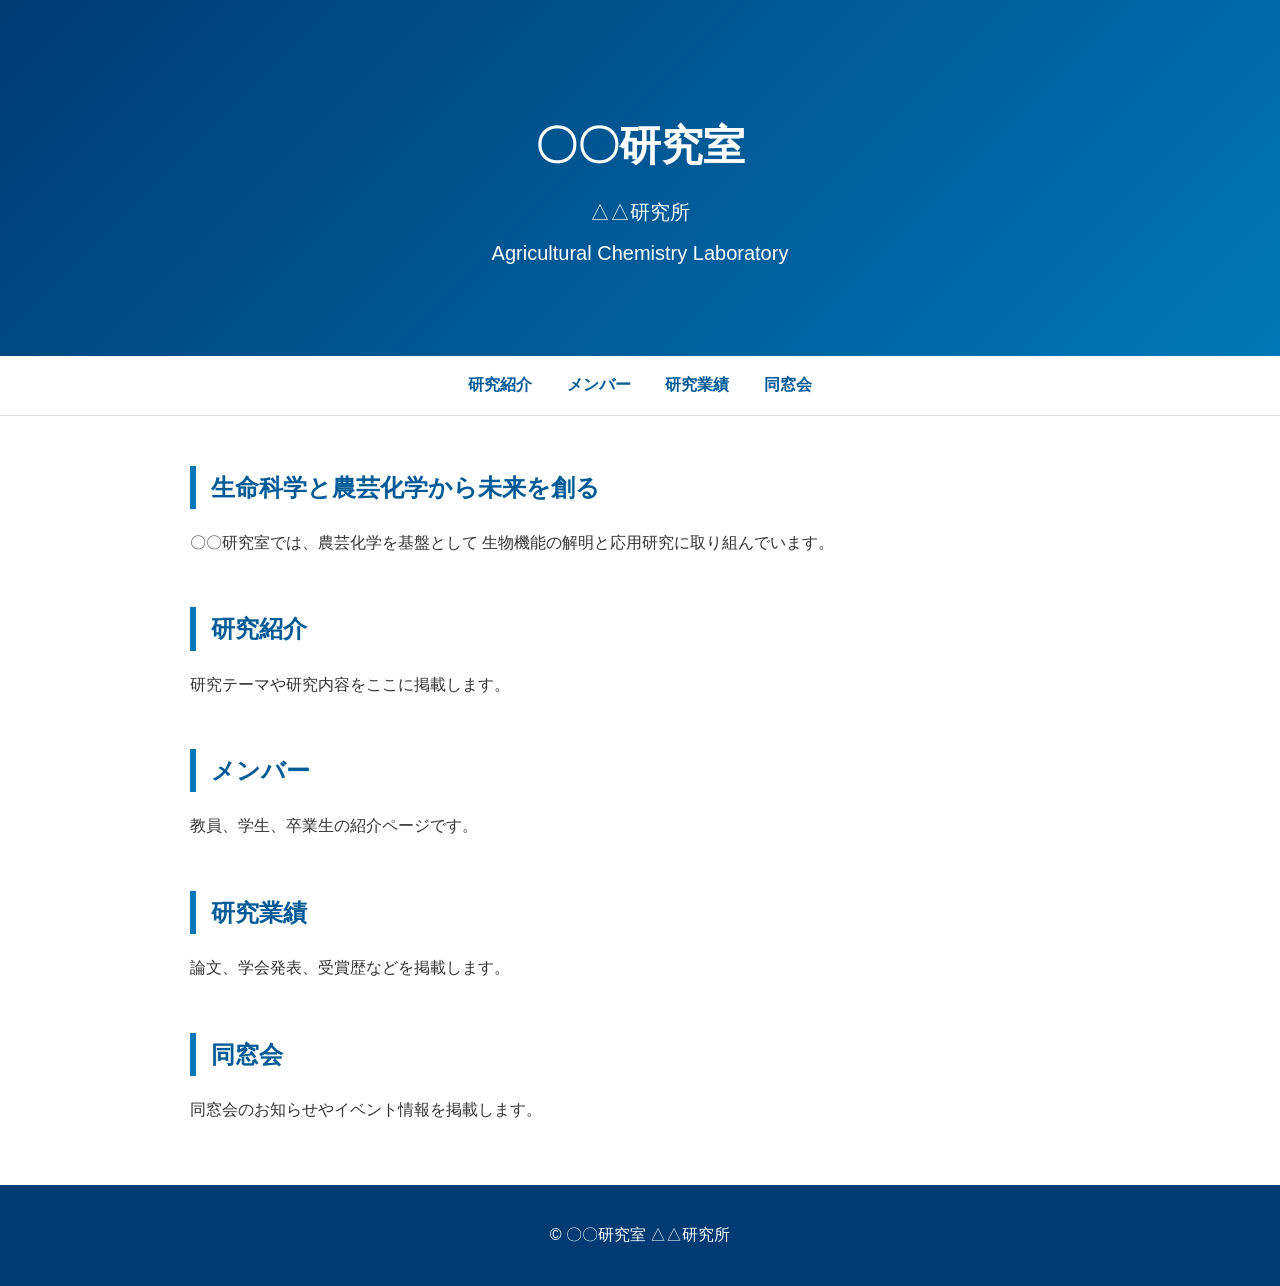
==== index.html @ 58ba4878 "Update index.html" ====
<!DOCTYPE html>
<html lang="ja">
<head>
    <meta charset="UTF-8">
    <meta name="viewport" content="width=device-width, initial-scale=1.0">
    <title>長田研究室 | 微生物化学研究所</title>
    <link rel="stylesheet" href="style.css">
</head>

<body>

<header>
    <h1>〇〇研究室</h1>
    <p>△△研究所</p>
    <p>Agricultural Chemistry Laboratory</p>
</header>

<nav>
    <a href="#research">研究紹介</a>
    <a href="#members">メンバー</a>
    <a href="#publications">研究業績</a>
    <a href="#alumni">同窓会</a>
</nav>

<section>
    <h2>生命科学と農芸化学から未来を創る</h2>
    <p>
        〇〇研究室では、農芸化学を基盤として
        生物機能の解明と応用研究に取り組んでいます。
    </p>
</section>

<section id="research">
    <h2>研究紹介</h2>
    <p>
        研究テーマや研究内容をここに掲載します。
    </p>
</section>

<section id="members">
    <h2>メンバー</h2>
    <p>
        教員、学生、卒業生の紹介ページです。
    </p>
</section>

<section id="publications">
    <h2>研究業績</h2>
    <p>
        論文、学会発表、受賞歴などを掲載します。
    </p>
</section>

<section id="alumni">
    <h2>同窓会</h2>
    <p>
        同窓会のお知らせやイベント情報を掲載します。
    </p>
</section>

<footer>
    <p>
        © 〇〇研究室 △△研究所
    </p>
</footer>

</body>
</html>
---- style.css ----
/* 研究室ホームページ デザイン */

body {
    margin: 0;
    font-family: "Helvetica Neue", Arial, sans-serif;
    color: #333;
    line-height: 1.8;
}

header {
    background: linear-gradient(135deg, #003b73, #0077b6);
    color: white;
    text-align: center;
    padding: 80px 20px;
}

header h1 {
    font-size: 42px;
    margin-bottom: 10px;
}

header p {
    font-size: 20px;
    margin: 5px;
}

nav {
    background: #ffffff;
    text-align: center;
    padding: 15px;
    border-bottom: 1px solid #ddd;
}

nav a {
    color: #005b96;
    text-decoration: none;
    margin: 0 15px;
    font-weight: bold;
}

nav a:hover {
    color: #0077b6;
}

section {
    max-width: 900px;
    margin: 50px auto;
    padding: 0 25px;
}

h2 {
    color: #005b96;
    border-left: 6px solid #0077b6;
    padding-left: 15px;
}

footer {
    background: #003b73;
    color: white;
    text-align: center;
    padding: 20px;
    margin-top: 60px;
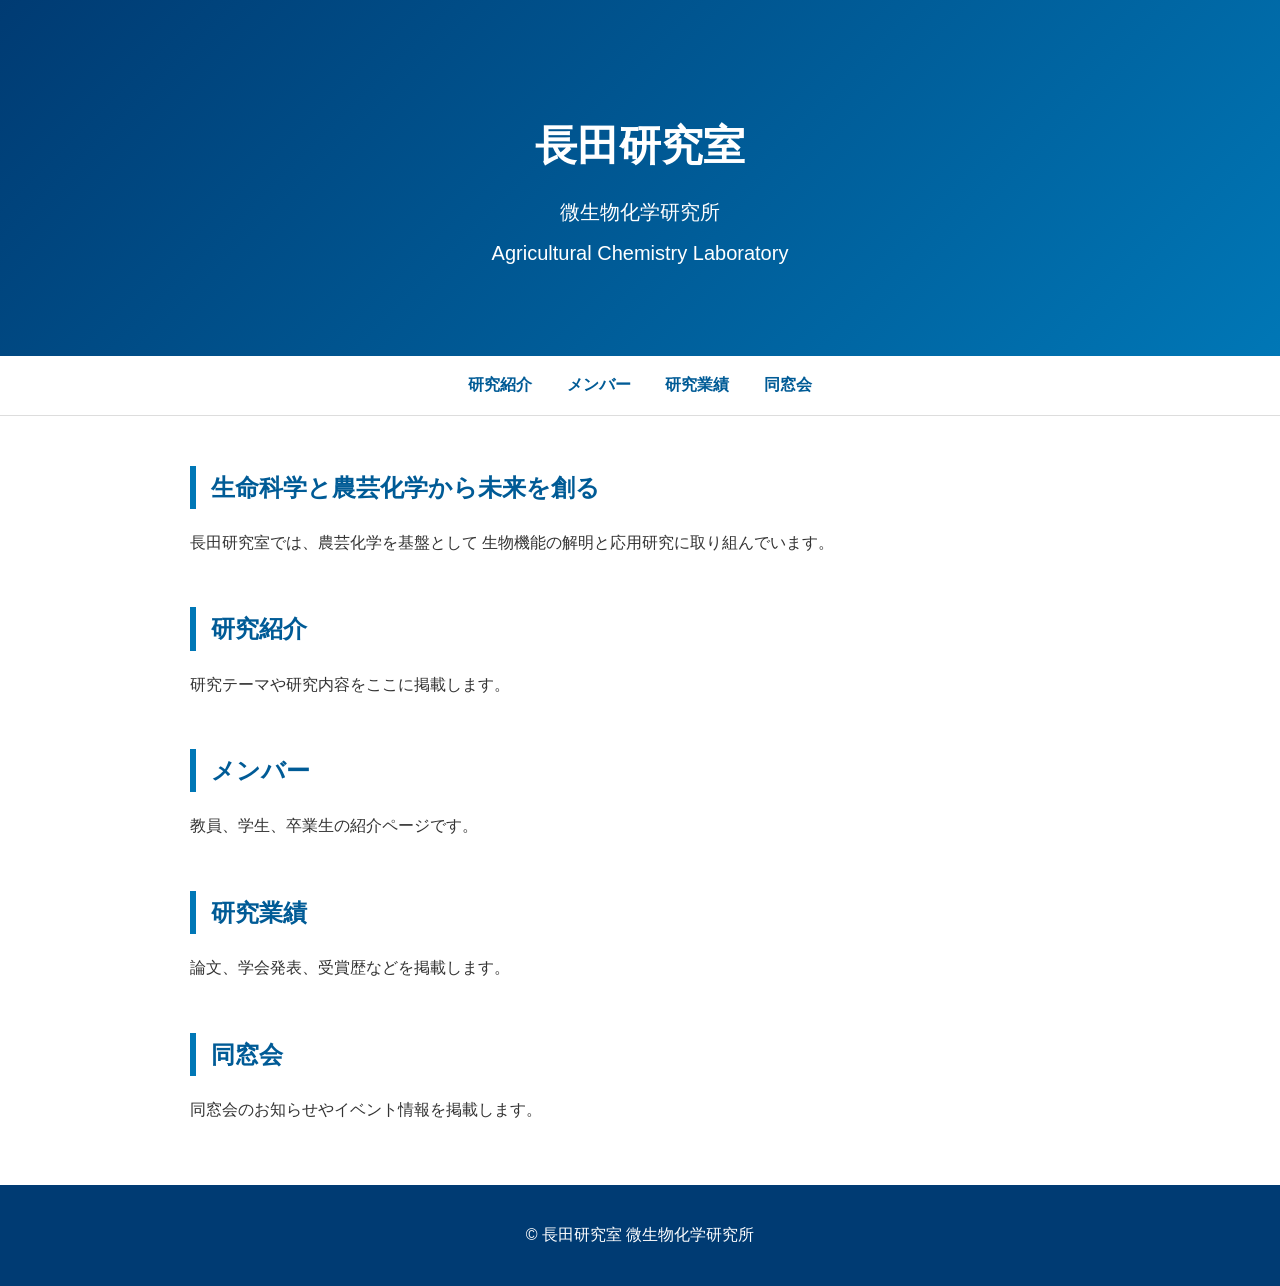
==== commit 723a76f6: "Update index.html" ====
--- a/index.html
+++ b/index.html
@@ -10,8 +10,8 @@
 <body>
 
 <header>
-    <h1>〇〇研究室</h1>
-    <p>△△研究所</p>
+    <h1>長田研究室</h1>
+    <p>微生物化学研究所</p>
     <p>Agricultural Chemistry Laboratory</p>
 </header>
 
@@ -25,7 +25,7 @@
 <section>
     <h2>生命科学と農芸化学から未来を創る</h2>
     <p>
-        〇〇研究室では、農芸化学を基盤として
+        長田研究室では、農芸化学を基盤として
         生物機能の解明と応用研究に取り組んでいます。
     </p>
 </section>
@@ -60,7 +60,7 @@
 
 <footer>
     <p>
-        © 〇〇研究室 △△研究所
+        © 長田研究室 微生物化学研究所
     </p>
 </footer>
 
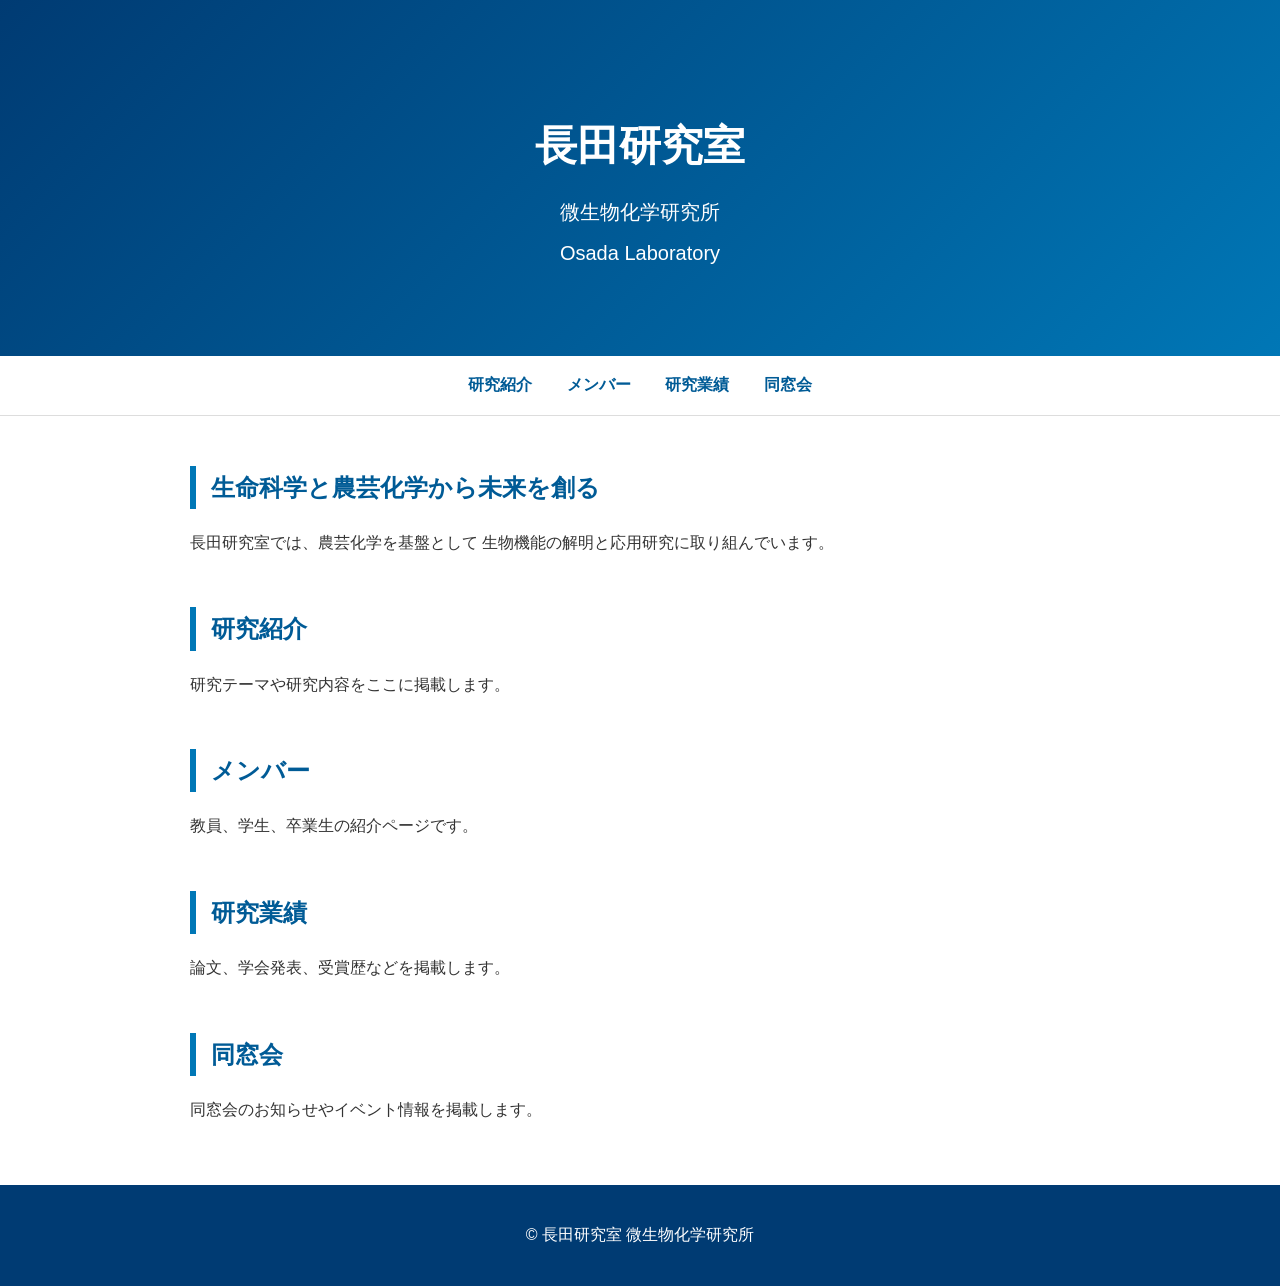
==== commit a8604359: "Update index.html" ====
--- a/index.html
+++ b/index.html
@@ -12,7 +12,7 @@
 <header>
     <h1>長田研究室</h1>
     <p>微生物化学研究所</p>
-    <p>Agricultural Chemistry Laboratory</p>
+    <p>Osada Laboratory</p>
 </header>
 
 <nav>
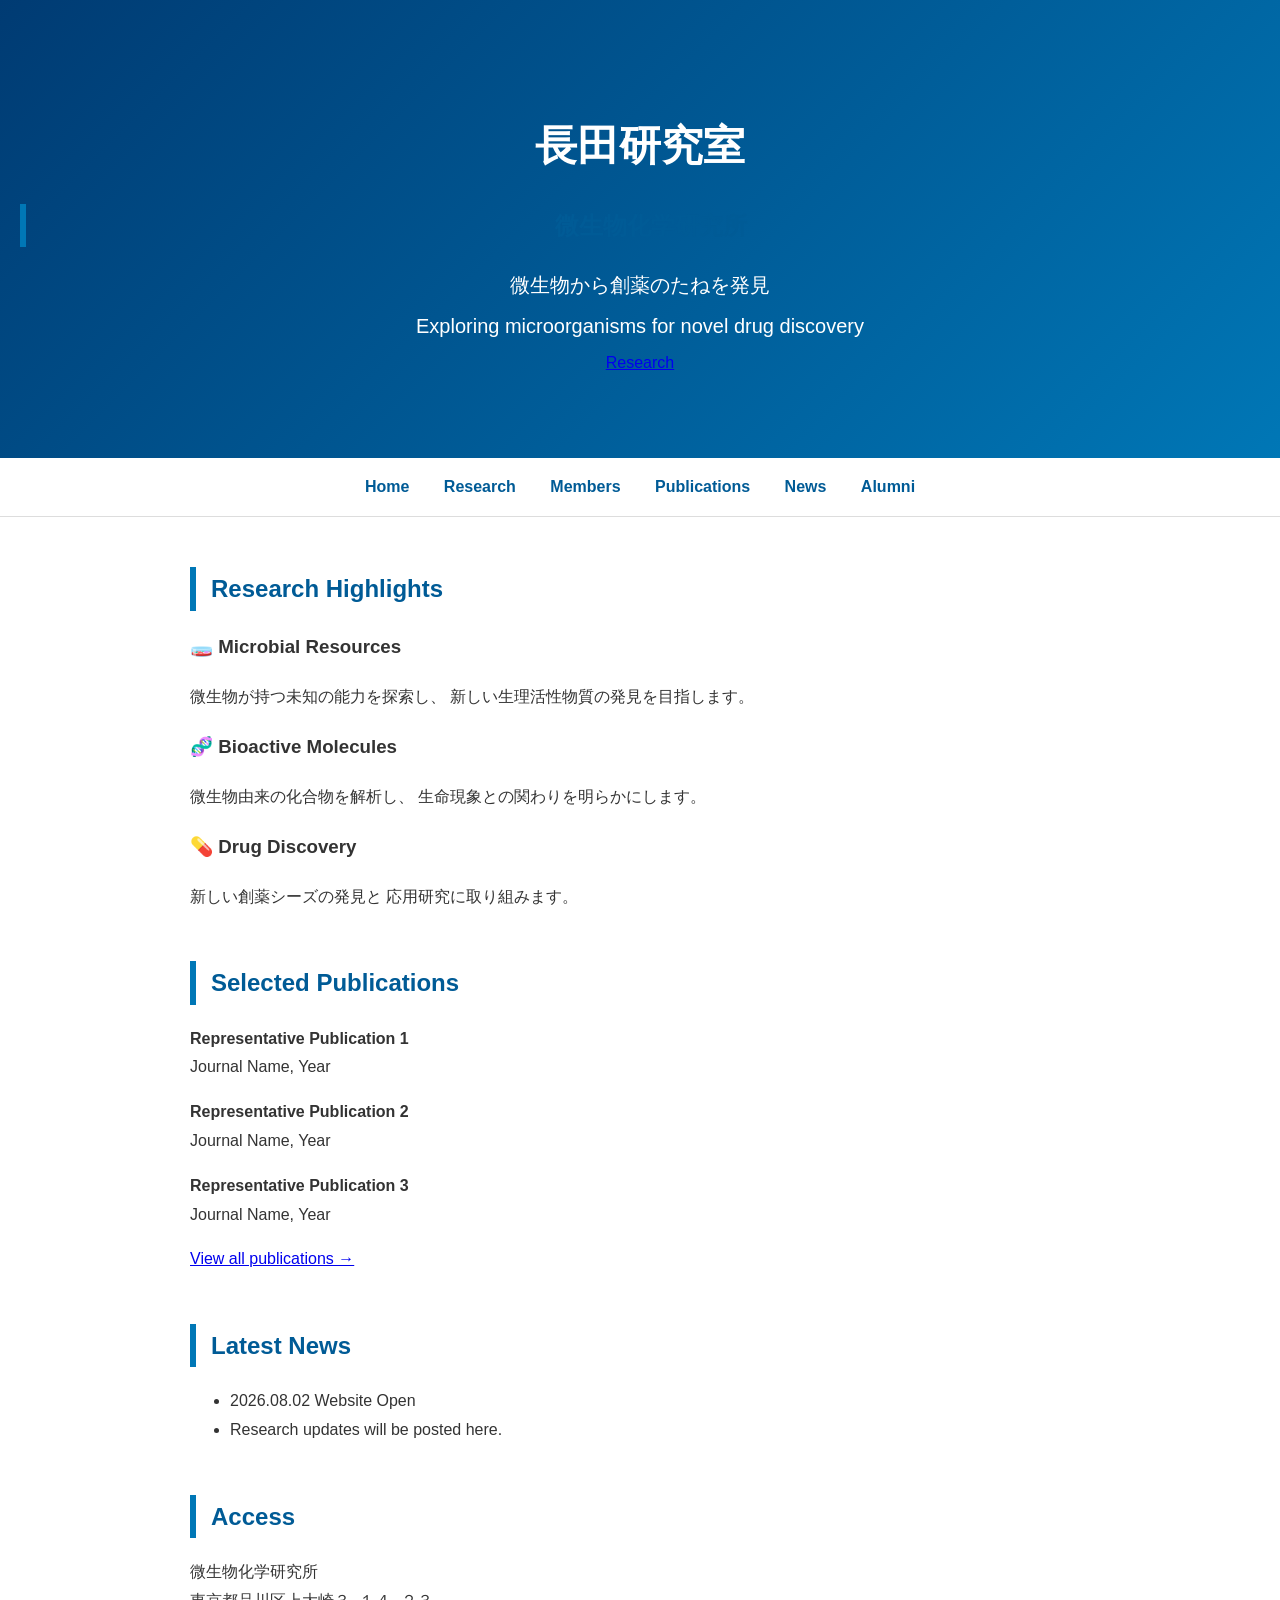
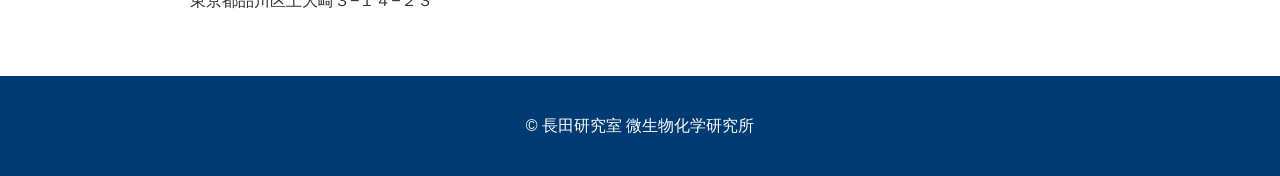
==== commit 9af23a4c: "Update index.html" ====
--- a/index.html
+++ b/index.html
@@ -1,68 +1,195 @@
 <!DOCTYPE html>
 <html lang="ja">
+
 <head>
     <meta charset="UTF-8">
     <meta name="viewport" content="width=device-width, initial-scale=1.0">
+
     <title>長田研究室 | 微生物化学研究所</title>
+
     <link rel="stylesheet" href="style.css">
 </head>
 
+
 <body>
 
-<header>
-    <h1>長田研究室</h1>
-    <p>微生物化学研究所</p>
-    <p>Osada Laboratory</p>
+<header class="hero">
+
+    <div class="hero-content">
+
+        <h1>長田研究室</h1>
+
+        <h2>微生物化学研究所</h2>
+
+        <p class="catchphrase">
+            微生物から創薬のたねを発見
+        </p>
+
+        <p class="english">
+            Exploring microorganisms for novel drug discovery
+        </p>
+
+        <a href="#research" class="button">
+            Research
+        </a>
+
+    </div>
+
 </header>
 
+
+
 <nav>
-    <a href="#research">研究紹介</a>
-    <a href="#members">メンバー</a>
-    <a href="#publications">研究業績</a>
-    <a href="#alumni">同窓会</a>
+
+    <a href="index.html">Home</a>
+    <a href="research.html">Research</a>
+    <a href="members.html">Members</a>
+    <a href="publications.html">Publications</a>
+    <a href="news.html">News</a>
+    <a href="alumni.html">Alumni</a>
+
 </nav>
 
-<section>
-    <h2>生命科学と農芸化学から未来を創る</h2>
-    <p>
-        長田研究室では、農芸化学を基盤として
-        生物機能の解明と応用研究に取り組んでいます。
-    </p>
+
+
+<section id="research">
+
+<h2>Research Highlights</h2>
+
+
+<div class="cards">
+
+
+<div class="card">
+
+<h3>🧫 Microbial Resources</h3>
+
+<p>
+微生物が持つ未知の能力を探索し、
+新しい生理活性物質の発見を目指します。
+</p>
+
+</div>
+
+
+<div class="card">
+
+<h3>🧬 Bioactive Molecules</h3>
+
+<p>
+微生物由来の化合物を解析し、
+生命現象との関わりを明らかにします。
+</p>
+
+</div>
+
+
+<div class="card">
+
+<h3>💊 Drug Discovery</h3>
+
+<p>
+新しい創薬シーズの発見と
+応用研究に取り組みます。
+</p>
+
+</div>
+
+
+</div>
+
 </section>
 
-<section id="research">
-    <h2>研究紹介</h2>
-    <p>
-        研究テーマや研究内容をここに掲載します。
-    </p>
+
+
+
+<section>
+
+<h2>Selected Publications</h2>
+
+
+<div class="publication">
+
+
+<p>
+<strong>Representative Publication 1</strong><br>
+Journal Name, Year
+</p>
+
+
+<p>
+<strong>Representative Publication 2</strong><br>
+Journal Name, Year
+</p>
+
+
+<p>
+<strong>Representative Publication 3</strong><br>
+Journal Name, Year
+</p>
+
+
+<a href="publications.html">
+View all publications →
+</a>
+
+
+</div>
+
+
 </section>
 
-<section id="members">
-    <h2>メンバー</h2>
-    <p>
-        教員、学生、卒業生の紹介ページです。
-    </p>
+
+
+
+<section>
+
+<h2>Latest News</h2>
+
+
+<ul class="news">
+
+<li>
+2026.08.02 Website Open
+</li>
+
+<li>
+Research updates will be posted here.
+</li>
+
+</ul>
+
+
 </section>
 
-<section id="publications">
-    <h2>研究業績</h2>
-    <p>
-        論文、学会発表、受賞歴などを掲載します。
-    </p>
+
+
+
+<section>
+
+<h2>Access</h2>
+
+<p>
+微生物化学研究所<br>
+東京都品川区上大崎３−１４−２３
+</p>
+
+
 </section>
 
-<section id="alumni">
-    <h2>同窓会</h2>
-    <p>
-        同窓会のお知らせやイベント情報を掲載します。
-    </p>
-</section>
+
+
 
 <footer>
-    <p>
-        © 長田研究室 微生物化学研究所
-    </p>
+
+<p>
+© 長田研究室 微生物化学研究所
+</p>
+
 </footer>
 
+
+
 </body>
+
 </html>
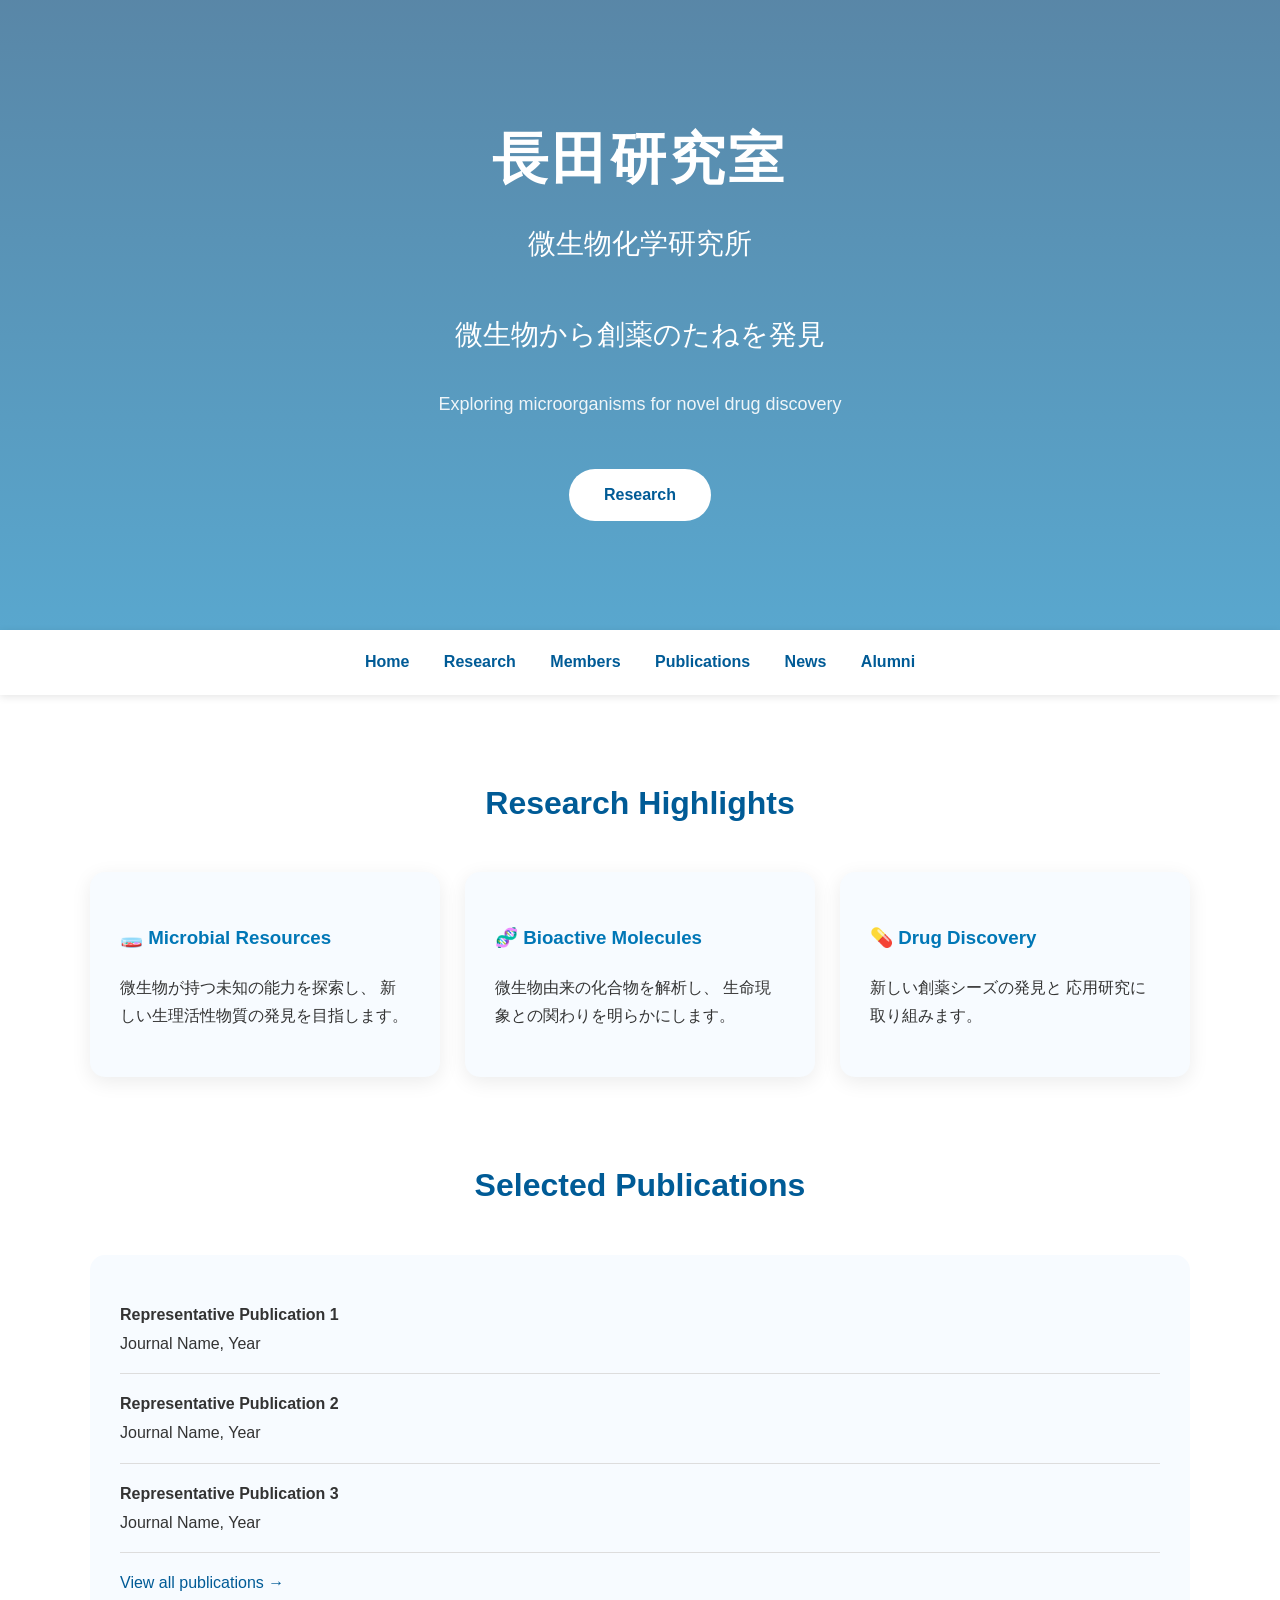
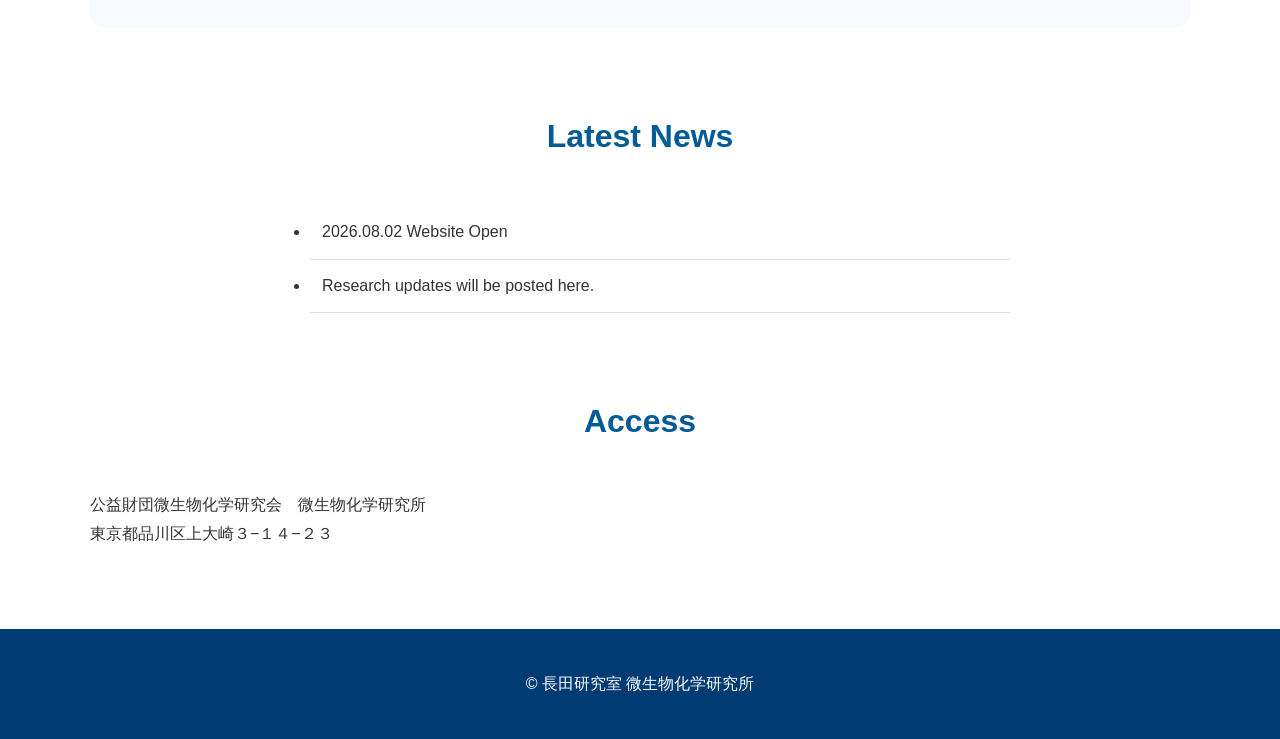
==== commit 04c40942: "Update index.html" ====
--- a/index.html
+++ b/index.html
@@ -170,7 +170,7 @@
 <h2>Access</h2>
 
 <p>
-微生物化学研究所<br>
+公益財団微生物化学研究会　微生物化学研究所<br>
 東京都品川区上大崎３−１４−２３
 </p>
 
--- a/style.css
+++ b/style.css
@@ -1,62 +1,384 @@
-/* 研究室ホームページ デザイン */
+/* =====================================
+   〇〇研究室 Website
+   Version 0.2 Design
+   ===================================== */
+
+
+/* ---------- 基本設定 ---------- */
 
 body {
+
     margin: 0;
-    font-family: "Helvetica Neue", Arial, sans-serif;
+
+    font-family:
+        "Helvetica Neue",
+        Arial,
+        "Hiragino Kaku Gothic ProN",
+        sans-serif;
+
     color: #333;
+
     line-height: 1.8;
-}
-
-header {
-    background: linear-gradient(135deg, #003b73, #0077b6);
+
+    background: #ffffff;
+
+}
+
+
+
+a {
+
+    color: #005b96;
+
+    text-decoration: none;
+
+}
+
+
+
+a:hover {
+
+    color: #0077b6;
+
+}
+
+
+
+/* ---------- Hero ---------- */
+
+
+.hero {
+
+    height: 70vh;
+
+    background:
+        linear-gradient(
+            rgba(0,70,120,0.65),
+            rgba(0,120,180,0.65)
+        ),
+        url("hero.jpg");
+
+    background-size: cover;
+
+    background-position: center;
+   
+    display: flex;
+
+    align-items: center;
+
+    justify-content: center;
+
+    text-align: center;
+
     color: white;
+
+}
+
+
+
+.hero-content {
+
+    max-width: 900px;
+
+    padding: 20px;
+
+}
+
+
+
+.hero h1 {
+
+    font-size: 56px;
+
+    margin: 0;
+
+    letter-spacing: 3px;
+
+}
+
+
+
+.hero h2 {
+
+    font-size: 28px;
+
+    margin-top: 10px;
+
+    font-weight: normal;
+
+}
+
+
+
+.catchphrase {
+
+    font-size: 28px;
+
+    margin-top: 40px;
+
+}
+
+
+
+.english {
+
+    font-size: 18px;
+
+    opacity: 0.9;
+
+}
+
+
+
+/* ---------- Button ---------- */
+
+
+.button {
+
+    display: inline-block;
+
+    margin-top: 30px;
+
+    padding: 12px 35px;
+
+    border-radius: 30px;
+
+    background: white;
+
+    color: #005b96;
+
+    font-weight: bold;
+
+}
+
+
+
+.button:hover {
+
+    background: #e8f6ff;
+
+}
+
+
+
+/* ---------- Navigation ---------- */
+
+
+nav {
+
+    position: sticky;
+
+    top: 0;
+
+    background: white;
+
+    padding: 18px;
+
     text-align: center;
-    padding: 80px 20px;
-}
-
-header h1 {
-    font-size: 42px;
-    margin-bottom: 10px;
-}
-
-header p {
-    font-size: 20px;
-    margin: 5px;
-}
-
-nav {
-    background: #ffffff;
+
+    box-shadow: 0 2px 8px rgba(0,0,0,0.1);
+
+    z-index: 10;
+
+}
+
+
+
+nav a {
+
+    margin: 0 15px;
+
+    font-weight: bold;
+
+}
+
+
+
+/* ---------- Section ---------- */
+
+
+section {
+
+    max-width: 1100px;
+
+    margin: 80px auto;
+
+    padding: 0 25px;
+
+}
+
+
+
+section h2 {
+
     text-align: center;
-    padding: 15px;
+
+    font-size: 32px;
+
+    color: #005b96;
+
+    margin-bottom: 40px;
+
+}
+
+
+
+/* ---------- Research Cards ---------- */
+
+
+.cards {
+
+    display: flex;
+
+    gap: 25px;
+
+    justify-content: center;
+
+}
+
+
+
+.card {
+
+    flex: 1;
+
+    background: #f7fbff;
+
+    padding: 30px;
+
+    border-radius: 15px;
+
+    box-shadow:
+        0 5px 20px rgba(0,0,0,0.08);
+
+    transition: 0.3s;
+
+}
+
+
+
+.card:hover {
+
+    transform: translateY(-8px);
+
+}
+
+
+
+.card h3 {
+
+    color: #0077b6;
+
+}
+
+
+
+/* ---------- Publications ---------- */
+
+
+.publication {
+
+    background: #f7fbff;
+
+    padding: 30px;
+
+    border-radius: 15px;
+
+}
+
+
+
+.publication p {
+
     border-bottom: 1px solid #ddd;
-}
+
+    padding-bottom: 15px;
+
+}
+
+
+
+/* ---------- News ---------- */
+
+
+.news {
+
+    max-width: 700px;
+
+    margin: auto;
+
+}
+
+
+
+.news li {
+
+    padding: 12px;
+
+    border-bottom: 1px solid #ddd;
+
+}
+
+
+
+/* ---------- Footer ---------- */
+
+
+footer {
+
+    background: #003b73;
+
+    color: white;
+
+    text-align: center;
+
+    padding: 25px;
+
+}
+
+
+
+/* ---------- Smartphone ---------- */
+
+
+@media(max-width:768px){
+
+
+.hero h1 {
+
+    font-size: 38px;
+
+}
+
+
+.hero h2 {
+
+    font-size: 22px;
+
+}
+
+
+.catchphrase {
+
+    font-size: 22px;
+
+}
+
+
+.cards {
+
+    flex-direction: column;
+
+}
+
 
 nav a {
-    color: #005b96;
-    text-decoration: none;
-    margin: 0 15px;
-    font-weight: bold;
-}
-
-nav a:hover {
-    color: #0077b6;
-}
-
-section {
-    max-width: 900px;
-    margin: 50px auto;
-    padding: 0 25px;
-}
-
-h2 {
-    color: #005b96;
-    border-left: 6px solid #0077b6;
-    padding-left: 15px;
-}
-
-footer {
-    background: #003b73;
-    color: white;
-    text-align: center;
-    padding: 20px;
-    margin-top: 60px;
+
+    display: inline-block;
+
+    margin: 8px;
+
+}
+
+
+}
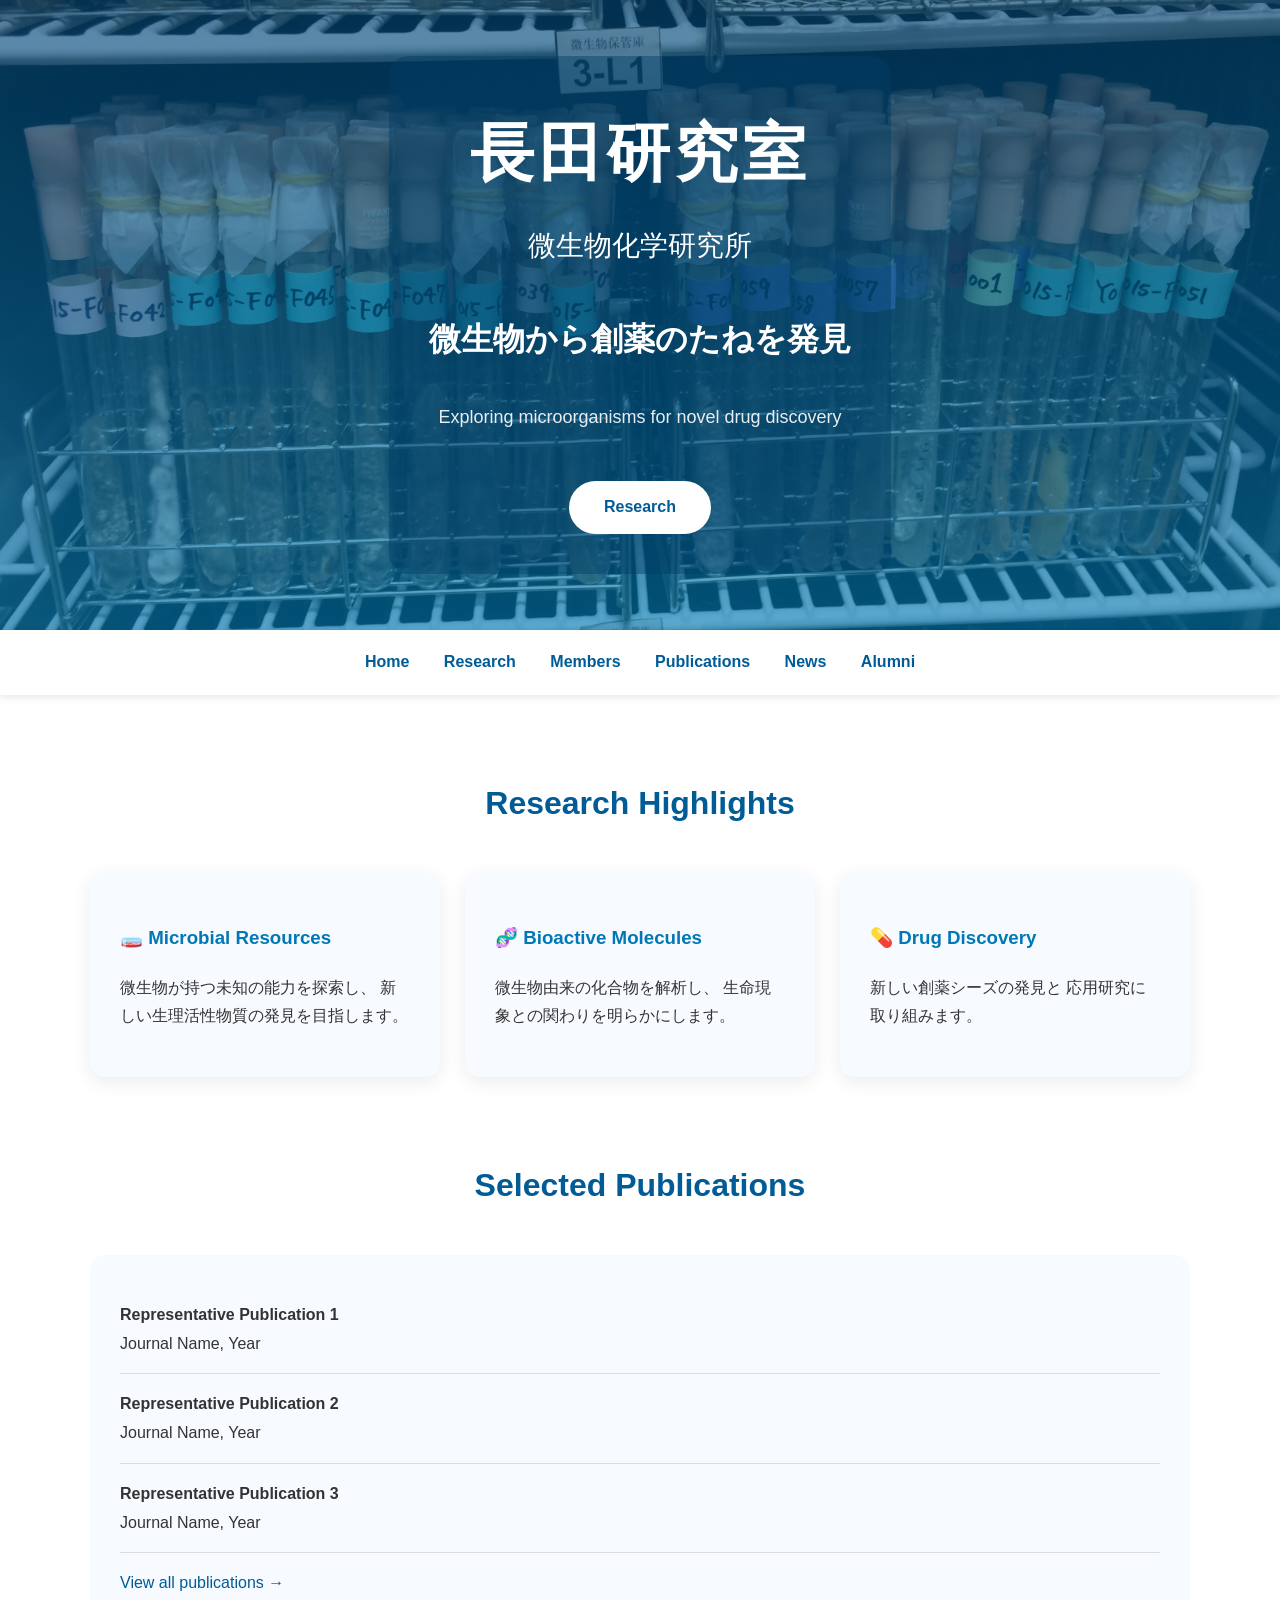
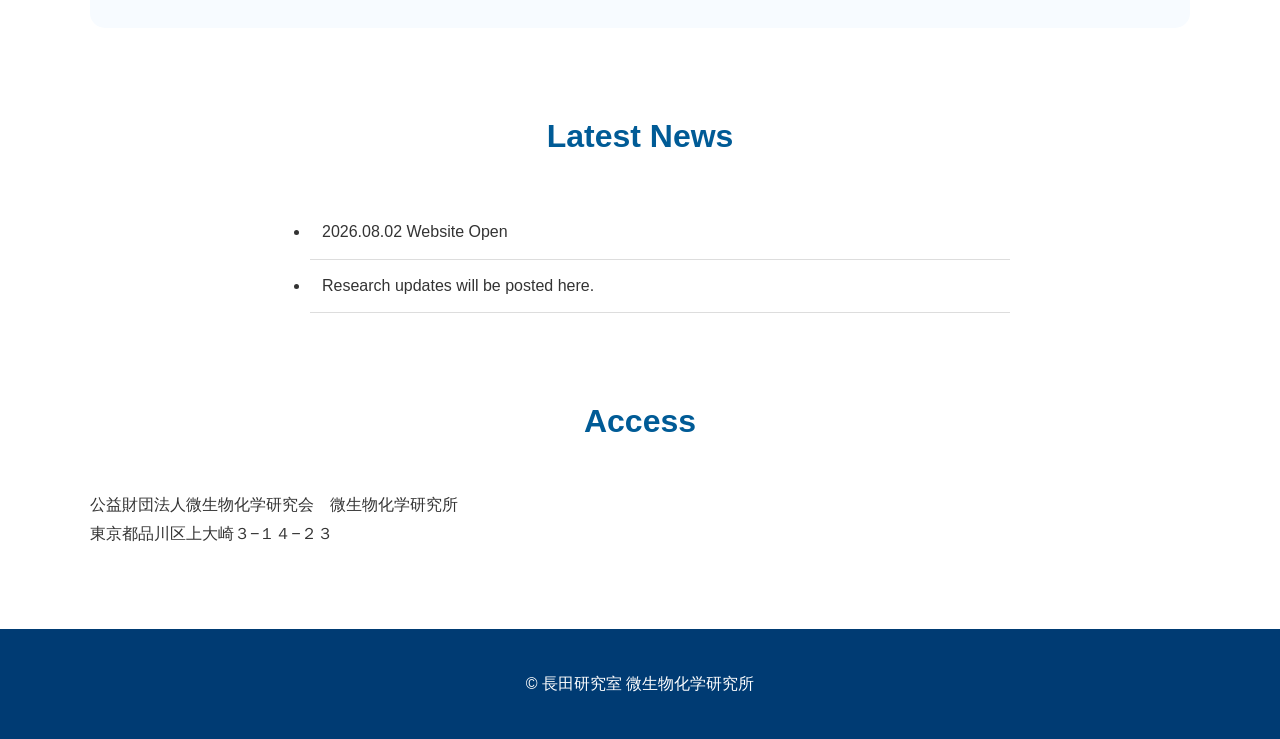
==== commit 8cbe86a6: "Update index.html" ====
--- a/index.html
+++ b/index.html
@@ -170,7 +170,7 @@
 <h2>Access</h2>
 
 <p>
-公益財団微生物化学研究会　微生物化学研究所<br>
+公益財団法人微生物化学研究会　微生物化学研究所<br>
 東京都品川区上大崎３−１４−２３
 </p>
 
--- a/style.css
+++ b/style.css
@@ -80,7 +80,11 @@
 
     max-width: 900px;
 
-    padding: 20px;
+    padding: 40px;
+
+    background: rgba(0,60,100,0.45);
+
+    border-radius: 20px;
 
 }
 
@@ -88,11 +92,11 @@
 
 .hero h1 {
 
-    font-size: 56px;
+    font-size: 64px;
 
     margin: 0;
 
-    letter-spacing: 3px;
+    letter-spacing: 4px;
 
 }
 
@@ -112,7 +116,9 @@
 
 .catchphrase {
 
-    font-size: 28px;
+    font-size: 32px;
+
+   font-weight: bold;
 
     margin-top: 40px;
 
